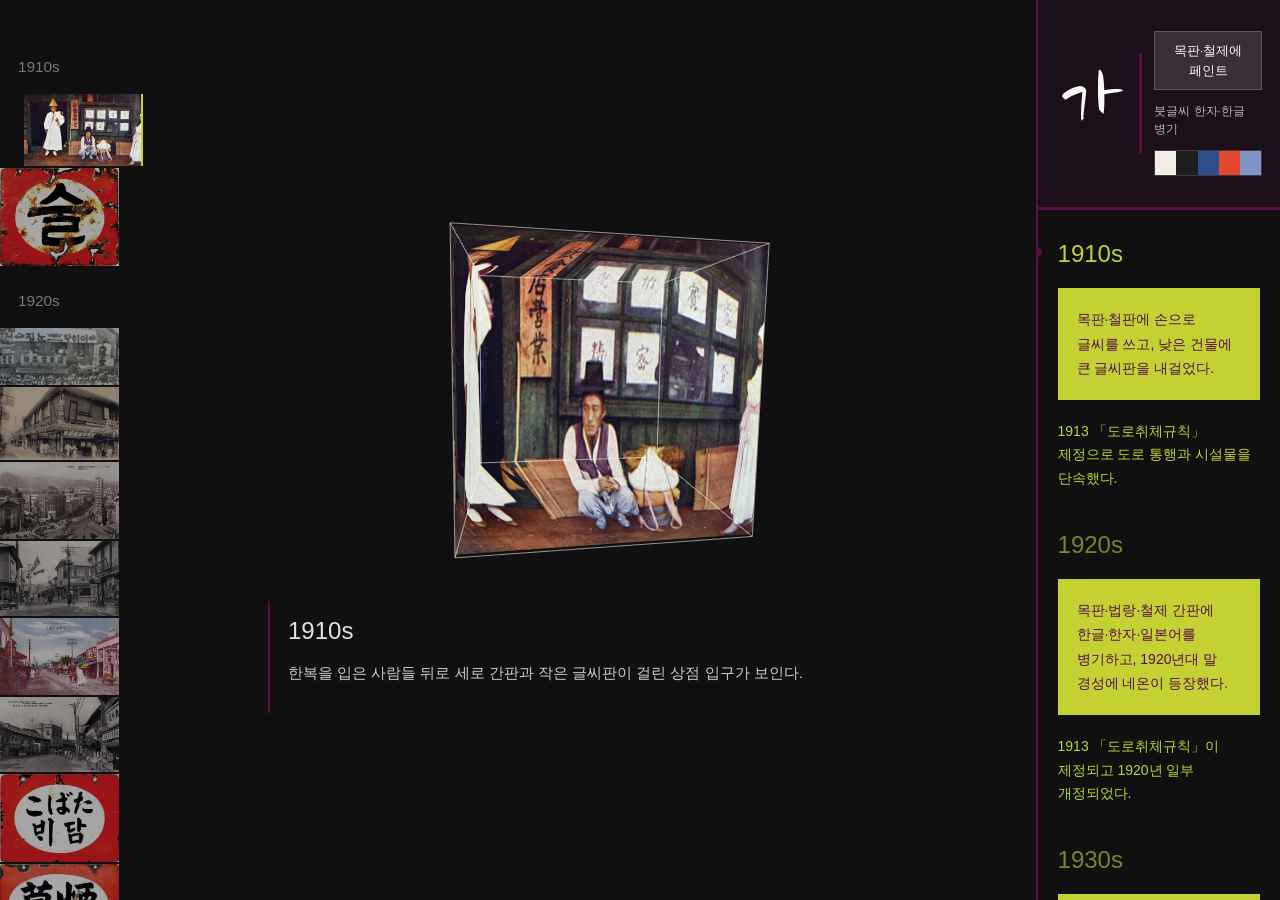
==== index.html @ 507b637d "Frame era descriptions and add PDF-based type palette header with scroll gutter" ====
<!doctype html>
<html lang="ko">
<head>
  <meta charset="utf-8">
  <meta name="viewport" content="width=device-width,initial-scale=1">
  <meta name="theme-color" content="#101010">
  <link rel="icon" href="data:,">
  <title>한국 간판 100년</title>
  <link rel="stylesheet" href="styles.css">
</head>
<body>
  <div id="model-layer"><canvas id="scene" aria-label="360도 XYZ 회전 및 확대 가능한 5면 공간 모델"></canvas></div>
  <nav id="archive" aria-label="연대순 사진"></nav>
  <main id="stage" aria-label="공간 사진">
    <div id="picture-frame">
      <img id="fallback" alt="" hidden>
      <svg id="debug-overlay" viewBox="0 0 1000 1000" preserveAspectRatio="none" hidden></svg>
    </div>
    <div id="caption" aria-live="polite"><p id="photo-year"></p><p id="photo-description"></p></div>
  </main>
  <div id="timeline-scroll-zone" aria-label="오른쪽 타임라인 스크롤 영역"></div>
  <aside id="timeline" aria-label="시대별 재질·서체·색상과 제도">
    <header id="era-specimen" aria-live="polite">
      <div id="specimen-glyph" aria-hidden="true">가</div>
      <div id="specimen-info"><p id="specimen-material"></p><p id="specimen-type"></p><div id="specimen-colors" aria-label="시대별 대표 색채"></div></div>
    </header>
    <div id="era-scroll"><div id="eras"></div></div>
  </aside>
  <dialog id="enlarged" aria-label="확대한 사진">
    <button id="back" type="button" aria-label="돌아가기"><span aria-hidden="true">-</span><span>돌아가기</span></button>
    <div id="zoom-surface"><img id="zoom-photo" alt=""></div>
  </dialog>
  <script id="archive-data" type="application/json">null</script>
  <script id="projection-data" type="application/json">null</script>
  <script type="module" src="app.js"></script>
</body>
</html>
---- styles.css ----
:root{--ink:#101010;--lime:#c3d132;--plum:#560e45;--paper:#fafafa;color-scheme:dark;font-family:Arial,"Noto Sans KR","Apple SD Gothic Neo","Malgun Gothic",sans-serif;font-weight:400;background:var(--ink);color:var(--paper)}
*{box-sizing:border-box}html{scroll-behavior:smooth}body{margin:0;background:var(--ink)}button{font:inherit;color:inherit;border:0;border-radius:0;cursor:pointer}button:focus-visible{outline:2px solid var(--lime);outline-offset:5px}button:disabled{cursor:default}[hidden]{display:none!important}
#archive{position:relative;width:9.3vw;min-height:100vh;padding:4vh 0 32vh;z-index:2} .era-group{margin:0 0 26px}.era-label{margin:22px 0 18px 1.4vw;font-size:clamp(11px,1.05vw,22px);font-weight:400;color:rgb(250 250 250 / .44)}
.photo-button{display:block;position:relative;padding:0;margin:0 0 2px;background:transparent;max-width:100%;transition:transform .24s ease,filter .24s ease;transform-origin:left center;filter:brightness(.65)}.photo-button img{display:block;width:auto;height:auto;max-width:100%}.photo-button:hover,.photo-button:focus-visible{transform:translateY(-5px);filter:brightness(1);z-index:3}.photo-button[aria-current="true"]{filter:brightness(1)}.photo-button[aria-current="true"]::after{content:"";position:absolute;right:0;top:0;bottom:0;width:2px;background:var(--lime)}
#stage{position:fixed;left:9.3%;right:19.1%;top:0;height:100dvh;display:flex;flex-direction:column;justify-content:center;align-items:center;gap:3vh;overflow:hidden}#picture-frame{position:relative;width:72%;max-height:66vh;flex:none;isolation:isolate}#scene,#fallback{display:block;width:100%;height:100%;object-fit:contain}#scene{touch-action:pan-y}#caption{width:72%;padding:0 0 0 2%;min-height:10vh;font-size:clamp(11px,.83vw,17px);line-height:1.85}#caption p{margin:0 0 12px}#photo-description{color:rgb(250 250 250 / .48)}#photo-year{color:rgb(250 250 250 / .9)}
#timeline{position:fixed;top:0;bottom:0;right:0;width:19.1%;border-left:2px solid var(--plum);padding:5vh 1.2vw;overflow:hidden}#eras{position:relative;transition:transform .5s ease}.era-event{position:relative;padding:0 0 5vh;opacity:.23;transition:opacity .4s}.era-event.active{opacity:1}.era-event h2{margin:0 0 3vh;color:var(--lime);font-weight:400;font-size:clamp(13px,1.35vw,28px)}.era-event p{font-size:clamp(11px,1.1vw,23px);line-height:1.7;margin:0;color:var(--lime);word-break:keep-all}.era-event.active::before{content:"";position:absolute;left:calc(-1.2vw - 6px);top:7px;width:10px;height:10px;background:var(--plum);border-radius:50%}
#enlarged{position:fixed;inset:0;margin:0;padding:0;width:100vw;max-width:none;height:100dvh;max-height:none;background:var(--ink);border:0;color:var(--paper);overflow:hidden}#enlarged::backdrop{background:var(--ink)}#back{position:absolute;z-index:2;top:24px;left:24px;background:rgb(16 16 16 / .85);padding:12px 18px;border:1px solid rgb(250 250 250 / .25)}#zoom-surface{height:100%;width:100%;display:flex;align-items:center;justify-content:center;overflow:hidden;touch-action:none;cursor:zoom-in}#zoom-photo{display:block;max-width:94vw;max-height:90dvh;width:auto;height:auto;object-fit:contain;transform-origin:center;will-change:transform;user-select:none;pointer-events:none}#zoom-surface.dragging{cursor:grabbing}body.modal-open{overflow:hidden}
#debug-overlay{position:absolute;inset:0;width:100%;height:100%;z-index:4;touch-action:none}#debug-overlay polygon{stroke:var(--lime);stroke-width:1.5;fill:rgb(195 209 50 / .06)}#debug-overlay circle{fill:var(--plum);stroke:var(--paper);stroke-width:2;cursor:move}#debug-panel{position:fixed;left:12vw;bottom:12px;z-index:7;background:rgb(16 16 16 / .94);border:1px solid var(--plum);padding:10px;font-size:12px;max-width:65vw}#debug-panel pre{max-height:140px;overflow:auto;margin:5px 0;white-space:pre-wrap}#debug-panel button{background:var(--plum);padding:7px 12px;margin-right:8px}#debug-panel select{background:var(--ink);color:var(--paper)}
@media(max-width:700px){#archive{width:16vw}.era-label{margin-left:2vw;font-size:10px}#stage{left:16%;right:22%;gap:2vh}#picture-frame,#caption{width:94%}#caption{font-size:11px;line-height:1.65}#timeline{width:22%;padding:5vh 2vw}.era-event{padding-bottom:4vh}.era-event h2{font-size:13px}.era-event p{font-size:10px}.era-event.active::before{left:calc(-2vw - 6px)}#back{top:12px;left:12px}#debug-panel{left:17vw;max-width:80vw}}
@media(prefers-reduced-motion:reduce){html{scroll-behavior:auto}*,*::before,*::after{transition:none!important}}

/* Independent photo timeline and 3D interaction surfaces. */
html,body{height:100%;overflow:hidden;overscroll-behavior:none}
#archive{position:fixed;inset:0 auto 0 0;width:calc(9.3vw + 24px);padding-right:24px;height:100dvh;min-height:0;overflow-y:auto;overflow-x:hidden;overscroll-behavior:contain;scrollbar-width:none;padding-bottom:44vh;scroll-behavior:smooth}
#archive::-webkit-scrollbar,#timeline::-webkit-scrollbar{display:none}
#stage{left:calc(9.3% + 24px)}
#picture-frame,#scene{touch-action:none}
#picture-frame{outline:0;border:0;cursor:grab}
#picture-frame.rotating{cursor:grabbing}
#timeline{overflow-y:auto;overscroll-behavior:contain;scrollbar-width:none}
#eras{transition:transform .5s ease}
.photo-button.scroll-selected,.photo-button[aria-current="true"]{transform:translateX(24px);filter:brightness(1)}
.photo-button.scroll-selected:hover,.photo-button[aria-current="true"]:hover{transform:translate(24px,-5px)}
@font-face{font-family:Pretendard;src:url('./assets/fonts/PretendardVariable.woff2') format('woff2');font-style:normal;font-weight:100 900;font-display:swap}
#back{display:inline-flex;align-items:center;gap:8px;background:transparent;border:0;outline:0;box-shadow:none;font-family:Pretendard,sans-serif;font-size:14pt;font-weight:400;letter-spacing:-.3px;color:#fafafa;padding:12px 0}
#back:focus-visible{text-decoration:none;opacity:.75}
@media(max-width:700px){#archive{width:calc(16vw + 24px)}#stage{left:calc(16% + 24px)}}

/* Full-viewport model behind all archive/caption UI; no central clipping. */
#model-layer{position:fixed;inset:0;z-index:0;touch-action:none;cursor:grab;outline:0}
#model-layer.rotating{cursor:grabbing}
#scene{position:absolute;inset:0;width:100%;height:100%;touch-action:none}
#stage{z-index:1;overflow:visible;pointer-events:none}
#picture-frame{pointer-events:none;isolation:auto;overflow:visible}
#caption{position:relative;z-index:2;pointer-events:auto}
#archive,#timeline{z-index:3}
#debug-overlay{pointer-events:auto}

.era-event .material-change{color:#560e45;margin:0 0 20px;line-height:1.7}

/* Opaque framed timeline and a dedicated scroll-only gutter. */
:root{--timeline-width:19.1vw}
#timeline{width:var(--timeline-width);padding:0;overflow:hidden;background:#101010;display:flex;flex-direction:column;border-left:2px solid #560e45}
#stage{right:var(--timeline-width)}
#era-specimen{flex:none;min-height:210px;display:grid;grid-template-columns:42% 1fr;align-items:center;gap:12px;padding:24px 18px;background:linear-gradient(rgb(86 14 69 / .16),rgb(86 14 69 / .16)),#101010;border-bottom:3px solid #560e45}
#specimen-glyph{font-family:Pretendard,sans-serif;font-size:clamp(92px,7vw,152px);line-height:1.1;text-align:center;border-right:3px solid #560e45;padding-right:12px;color:#fafafa}
@font-face{font-family:NanumBrush;src:url('./assets/fonts/NanumBrushScript-Regular.ttf') format('truetype');font-style:normal;font-weight:400;font-display:swap}
#specimen-glyph.brush{font-family:NanumBrush,serif;font-weight:400}
#specimen-glyph.gothic{font-family:Pretendard,sans-serif;font-weight:900;letter-spacing:-.07em}
#specimen-glyph.digital{font-family:Pretendard,sans-serif;font-weight:700;letter-spacing:-.025em}
#specimen-info{min-width:0}#specimen-info p{margin:0 0 12px;line-height:1.5;word-break:keep-all}
#specimen-material{font-size:13px;background:rgb(250 250 250 / .13);border:1px solid rgb(250 250 250 / .2);padding:9px 7px;text-align:center}
#specimen-type{font-size:12px;color:rgb(250 250 250 / .7)}
#specimen-colors{display:flex;width:100%;height:26px;border:1px solid rgb(250 250 250 / .18)}#specimen-colors span{display:block;flex:1;min-width:0}
#era-scroll{position:relative;min-height:0;flex:1;overflow-y:auto;overscroll-behavior:contain;scrollbar-width:none;padding:30px 20px 45vh}
#era-scroll::-webkit-scrollbar{display:none}#eras{transform:none!important;transition:none}
.era-event{opacity:1;padding-bottom:40px}.era-event h2{font-size:clamp(24px,1.65vw,34px);margin-bottom:20px}
.era-event:not(.active) h2{opacity:.6}.era-event p{font-size:clamp(14px,.94vw,18px)}
.era-event .material-change{background:#c3d132;color:#560e45;border:1px solid #c3d132;padding:18px;margin:0 0 20px;line-height:1.75}
.era-event .material-change,.era-event.active{opacity:1}.era-event.active::before{left:-26px}
#timeline-scroll-zone{position:fixed;top:0;bottom:0;z-index:3;touch-action:pan-y;cursor:ns-resize;background:transparent}
#photo-year{font-size:clamp(24px,1.55vw,32px);line-height:1.35}
#photo-description{font-size:15px;line-height:1.85;color:rgb(250 250 250 / .8)}
#archive .era-label{font-size:clamp(15px,1.2vw,25px)}
#back,#back:hover,#back:focus,#back:focus-visible{text-decoration:none}
@media(max-width:700px){
 :root{--timeline-width:26vw}
 #timeline{width:var(--timeline-width)}#stage{right:var(--timeline-width)}
 #era-specimen{min-height:190px;padding:12px 8px;grid-template-columns:1fr;gap:8px}
 #specimen-glyph{font-size:64px;border-right:0;border-bottom:2px solid #560e45;padding:0}
 #specimen-material{font-size:10px;padding:5px 3px}#specimen-type{font-size:10px}
 #specimen-info p{margin-bottom:7px}#specimen-colors{height:16px}
 #era-scroll{padding:18px 8px 40vh}.era-event h2{font-size:21px}.era-event p{font-size:12px}
 .era-event .material-change{padding:10px}.era-event.active::before{left:-14px}
 #photo-year{font-size:24px}#photo-description{font-size:14px}
 #archive .era-label{font-size:13px}
}
#caption{background:#101010;border-left:2px solid #560e45;padding:14px 18px}
#timeline-scroll-zone{touch-action:none}
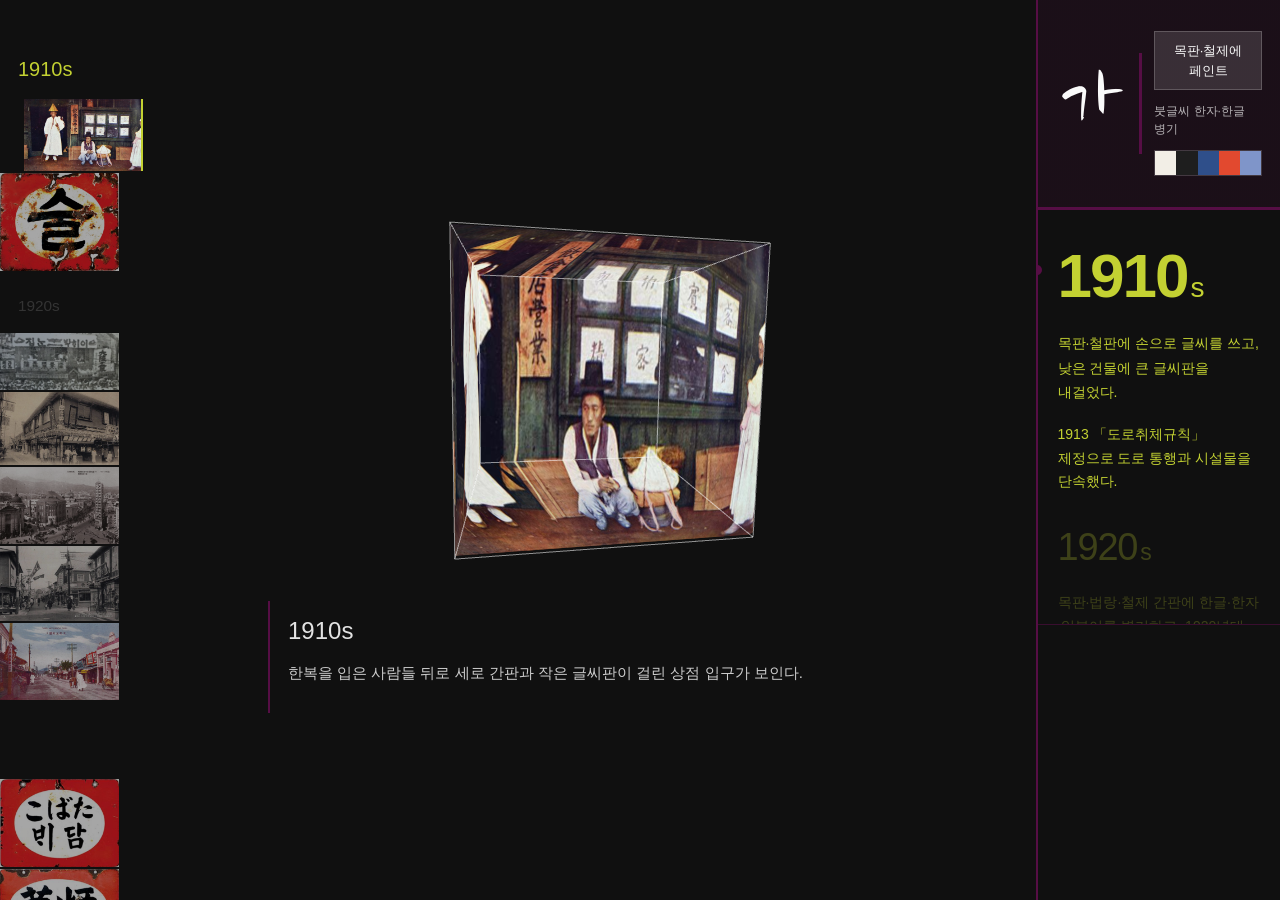
==== commit 7fa77fff: "Compact unboxed timeline with lower scroll region and active decade emphasis" ====
--- a/index.html
+++ b/index.html
@@ -25,6 +25,7 @@
       <div id="specimen-info"><p id="specimen-material"></p><p id="specimen-type"></p><div id="specimen-colors" aria-label="시대별 대표 색채"></div></div>
     </header>
     <div id="era-scroll"><div id="eras"></div></div>
+    <div id="timeline-bottom-scroll" aria-label="연표 전체 스크롤 영역" title="연표 전체 스크롤"></div>
   </aside>
   <dialog id="enlarged" aria-label="확대한 사진">
     <button id="back" type="button" aria-label="돌아가기"><span aria-hidden="true">-</span><span>돌아가기</span></button>
--- a/styles.css
+++ b/styles.css
@@ -77,3 +77,28 @@
 }
 #caption{background:#101010;border-left:2px solid #560e45;padding:14px 18px}
 #timeline-scroll-zone{touch-action:none}
+
+/* Compact unboxed chronology, with a separate lower scroll surface. */
+#era-scroll{flex:0 1 auto;height:min(46dvh,550px);min-height:140px;padding-bottom:55vh}
+#timeline-bottom-scroll{flex:1;min-height:64px;border-top:1px solid rgb(86 14 69 / .6);background:transparent;cursor:ns-resize;touch-action:none}
+.era-event{opacity:.25;transition:opacity .25s ease;padding-bottom:32px}
+.era-event.active{opacity:1}
+.era-event .material-change{background:transparent;border:0;padding:0;color:#c3d132;margin-bottom:18px}
+.era-event:not(.active) h2{opacity:1}
+.era-event h2{display:flex;align-items:baseline;gap:3px;line-height:1.15;margin-bottom:20px;font-weight:400}
+.era-number{font-size:38px;font-variant-numeric:tabular-nums;letter-spacing:-1.2px}
+.era-suffix{font-size:23px}
+.era-event.active .era-number{font-size:62px;font-weight:600;letter-spacing:-2px}
+.era-event.active .era-suffix{font-size:28px}
+.era-event.active::before{top:25px}
+#archive .era-group .era-label{opacity:.35}
+#archive .era-group.active-era .era-label{opacity:1;color:#c3d132;font-size:clamp(20px,1.5vw,30px)}
+@media(max-width:700px){
+ #era-scroll{height:44dvh;min-height:130px}
+ .era-number{font-size:24px}.era-suffix{font-size:14px}
+ .era-event.active .era-number{font-size:36px;letter-spacing:-1px}.era-event.active .era-suffix{font-size:17px}
+ .era-event.active::before{top:14px}
+ #archive .era-group.active-era .era-label{font-size:17px}
+}
+#era-scroll{padding-bottom:20px}
+#eras{padding-bottom:55vh}
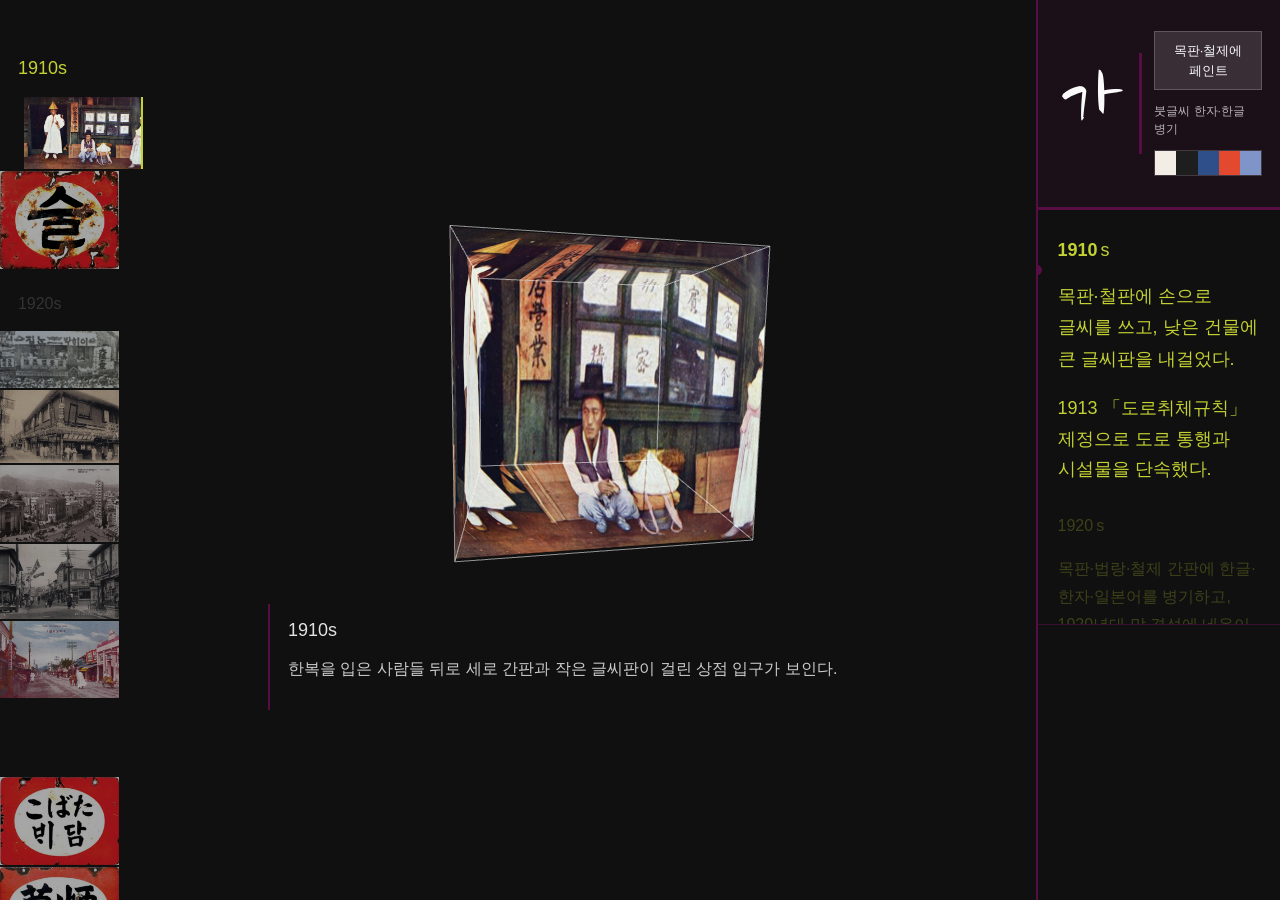
==== commit 55ed4a74: "Add ratio-preserving overload photo finale and structure scroll navigation" ====
--- a/index.html
+++ b/index.html
@@ -25,8 +25,14 @@
       <div id="specimen-info"><p id="specimen-material"></p><p id="specimen-type"></p><div id="specimen-colors" aria-label="시대별 대표 색채"></div></div>
     </header>
     <div id="era-scroll"><div id="eras"></div></div>
-    <div id="timeline-bottom-scroll" aria-label="연표 전체 스크롤 영역" title="연표 전체 스크롤"></div>
+    <div id="timeline-bottom-scroll" aria-label="사진과 시대 전체 구조 스크롤 영역" title="사진과 시대 전체 스크롤"></div>
   </aside>
+  <section id="ending-scene" aria-label="2020년대 정보 과부하 엔딩" hidden>
+    <img id="ending-intro" alt="상가 건물의 외벽을 채운 간판들" hidden>
+    <div id="ending-collage" aria-label="겹쳐 나타나는 간판 사진들"></div>
+    <p id="ending-message"></p>
+    <button id="ending-back" type="button">- 돌아가기</button>
+  </section>
   <dialog id="enlarged" aria-label="확대한 사진">
     <button id="back" type="button" aria-label="돌아가기"><span aria-hidden="true">-</span><span>돌아가기</span></button>
     <div id="zoom-surface"><img id="zoom-photo" alt=""></div>
--- a/styles.css
+++ b/styles.css
@@ -102,3 +102,24 @@
 }
 #era-scroll{padding-bottom:20px}
 #eras{padding-bottom:55vh}
+
+/* Final type scale: active era / its text 18px; all other captions 16px. */
+.era-event .era-number,.era-event .era-suffix,.era-event p{font-size:16px;letter-spacing:0}
+.era-event.active .era-number,.era-event.active .era-suffix,.era-event.active p{font-size:18px;letter-spacing:0}
+#photo-year{font-size:18px}#photo-description{font-size:16px}
+#archive .era-group .era-label{font-size:16px}#archive .era-group.active-era .era-label{font-size:18px}
+#timeline-bottom-scroll{cursor:ns-resize}
+#ending-scene{position:fixed;inset:0;z-index:10;background:#101010;overflow:hidden;isolation:isolate}
+#ending-intro{position:absolute;inset:0;width:100%;height:100%;object-fit:cover;opacity:0;transition:opacity 1.1s ease}
+#ending-scene[data-phase="intro"] #ending-intro{opacity:1}
+#ending-scene[data-phase="fade-out"] #ending-intro{opacity:0}
+#ending-collage{position:absolute;inset:0;overflow:hidden}
+#ending-collage img{position:absolute;display:block;object-fit:contain;opacity:0;transition:opacity 1s ease;max-width:none;box-shadow:0 0 0 1px rgb(16 16 16 / .2)}
+#ending-collage img.visible{opacity:1}
+#ending-message{position:absolute;left:8%;right:8%;bottom:4%;margin:0;text-align:center;font-family:Pretendard,sans-serif;font-size:18px;line-height:1.8;color:#fafafa;text-shadow:0 1px 8px #101010,0 1px 24px #101010;opacity:0;transition:opacity 1.2s ease;z-index:2}
+#ending-message.visible{opacity:1}
+#ending-back{position:absolute;top:24px;left:24px;z-index:3;background:transparent;border:0;outline:0;text-decoration:none;font-family:Pretendard,sans-serif;font-size:14pt;letter-spacing:-.3px;color:#fafafa;text-shadow:0 1px 8px #101010;padding:12px 0}
+body.ending-mode #model-layer,body.ending-mode #stage,body.ending-mode #archive,body.ending-mode #timeline,body.ending-mode #timeline-scroll-zone{visibility:hidden;pointer-events:none}
+@media(prefers-reduced-motion:reduce){#ending-scene *{transition:none!important}}
+#ending-scene::after{content:"";position:absolute;inset:72% 0 0;z-index:1;pointer-events:none;background:linear-gradient(transparent,rgb(16 16 16 / .8));opacity:0;transition:opacity 1s ease}
+#ending-scene[data-phase="collage"]::after{opacity:1}
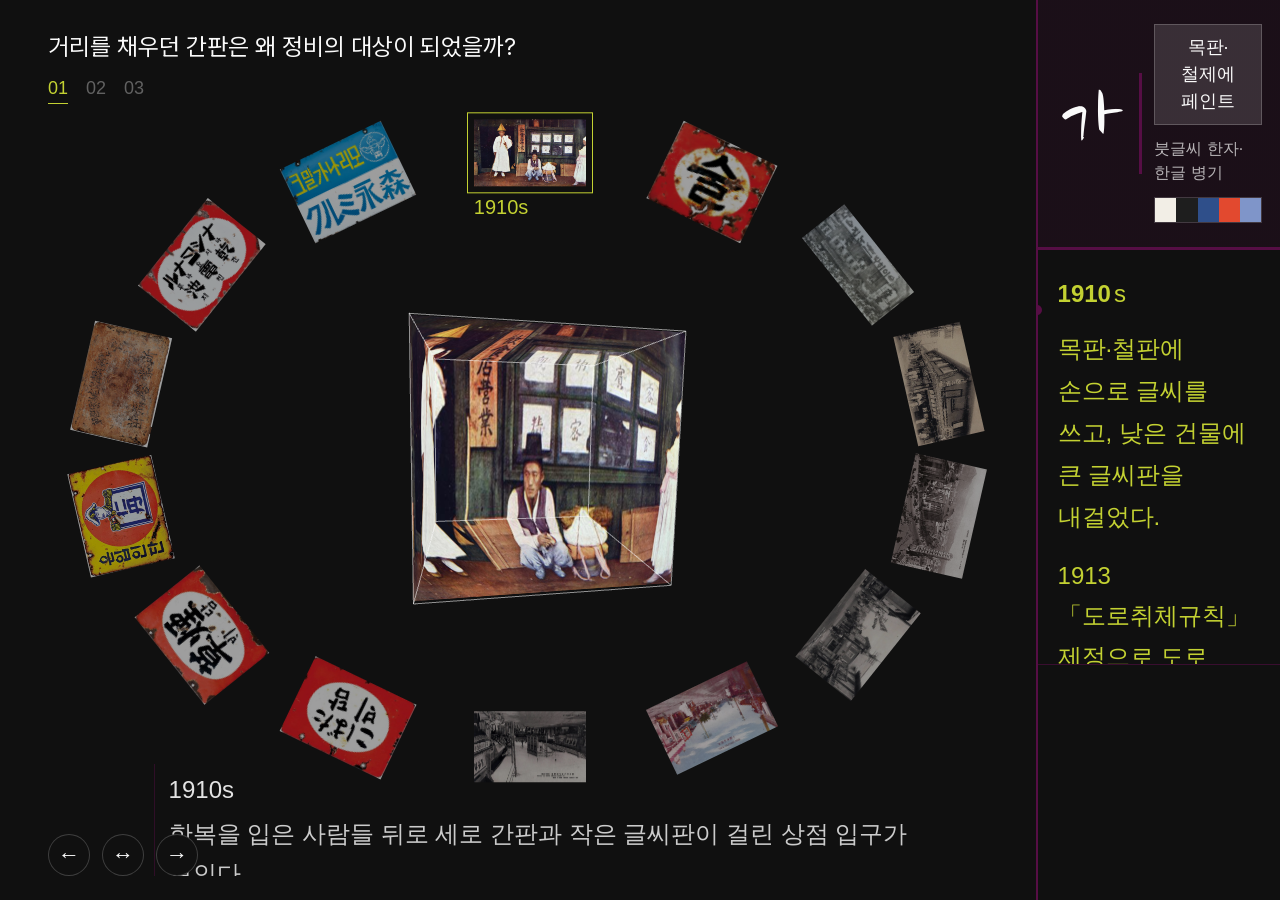
==== commit e6739b49: "Surround photo rooms with a draggable orbital timeline and interactive story finale" ====
--- a/index.html
+++ b/index.html
@@ -10,7 +10,21 @@
 </head>
 <body>
   <div id="model-layer"><canvas id="scene" aria-label="360도 XYZ 회전 및 확대 가능한 5면 공간 모델"></canvas></div>
-  <nav id="archive" aria-label="연대순 사진"></nav>
+  <header id="narrative-header">
+    <p id="narrative-title">거리를 채우던 간판은 왜 정비의 대상이 되었을까?</p>
+    <nav id="story-stages" aria-label="이야기 단계">
+      <button type="button" data-story="0" aria-label="거리를 채우던 간판은 왜 정비의 대상이 되었을까?" aria-current="step">01</button>
+      <button type="button" data-story="1" aria-label="간판 개선 사업을 했지만, 그 뒤에도 정보의 과부하는 끝나지 않았다">02</button>
+      <button type="button" data-story="2" aria-label="개선된 간판, 흩어진 정보">03</button>
+    </nav>
+  </header>
+  <nav id="archive" aria-label="모델을 둘러싼 연대순 사진 궤도"></nav>
+  <div id="orbit-controls" aria-label="사진 궤도 조작">
+    <button id="orbit-prev" type="button" aria-label="이전 사진">←</button>
+    <button id="orbit-drag" type="button" aria-label="좌우로 드래그하여 사진 궤도 회전">↔</button>
+    <button id="orbit-next" type="button" aria-label="다음 사진">→</button>
+  </div>
+  <button id="history-toggle" type="button" aria-expanded="false" aria-controls="timeline">연표</button>
   <main id="stage" aria-label="공간 사진">
     <div id="picture-frame">
       <img id="fallback" alt="" hidden>
@@ -31,6 +45,7 @@
     <img id="ending-intro" alt="상가 건물의 외벽을 채운 간판들" hidden>
     <div id="ending-collage" aria-label="겹쳐 나타나는 간판 사진들"></div>
     <p id="ending-message"></p>
+    <button id="ending-scatter" type="button">흩어 보기</button>
     <button id="ending-back" type="button">- 돌아가기</button>
   </section>
   <dialog id="enlarged" aria-label="확대한 사진">
--- a/styles.css
+++ b/styles.css
@@ -123,3 +123,71 @@
 @media(prefers-reduced-motion:reduce){#ending-scene *{transition:none!important}}
 #ending-scene::after{content:"";position:absolute;inset:72% 0 0;z-index:1;pointer-events:none;background:linear-gradient(transparent,rgb(16 16 16 / .8));opacity:0;transition:opacity 1s ease}
 #ending-scene[data-phase="collage"]::after{opacity:1}
+
+/* Current draft: larger reading type and an unfilled photo caption. */
+.era-event .era-number,.era-event .era-suffix,.era-event p{font-size:20px}
+.era-event.active .era-number,.era-event.active .era-suffix,.era-event.active p{font-size:24px}
+#photo-year{font-size:24px;font-weight:500}
+#photo-description{font-size:24px;line-height:1.65}
+#archive .era-group .era-label{font-size:20px}
+#archive .era-group.active-era .era-label{font-size:24px}
+#specimen-material{font-size:18px}#specimen-type{font-size:16px}
+#ending-message{font-size:24px}
+#back,#ending-back{font-size:20px}
+#caption{background:transparent;border-left:1px solid rgb(86 14 69 / .45);min-height:0;padding:10px 14px;box-shadow:none}
+#caption p{margin-bottom:8px}#caption p:last-child{margin-bottom:0}
+.era-event p,#caption p,#specimen-info p{overflow-wrap:anywhere}
+@media(max-width:700px){
+ :root{--timeline-width:36vw}
+ #caption{max-height:34dvh;overflow-y:auto;padding:8px 10px}
+ #specimen-material{font-size:16px}#specimen-type{font-size:14px}
+ #era-specimen{padding:10px 8px;gap:5px;min-height:180px}
+}
+
+/* An orbiting archive around a smaller, directly manipulated photo room. */
+#narrative-header{position:fixed;top:28px;left:48px;right:calc(var(--timeline-width) + 32px);z-index:4;pointer-events:none}
+#narrative-title{font-family:Pretendard,sans-serif;font-size:24px;line-height:1.6;margin:0 140px 8px 0;color:#fafafa}
+#story-stages{display:flex;gap:18px;pointer-events:auto}#story-stages button{background:none;padding:4px 0;color:rgb(250 250 250 / .35);font-size:18px;border-bottom:1px solid transparent}
+#story-stages button[aria-current]{color:#c3d132;border-bottom-color:#c3d132}
+#stage{left:24px;right:var(--timeline-width)}
+#archive{inset:0 var(--timeline-width) 0 24px;width:auto;height:100dvh;min-height:0;padding:0;overflow:visible;pointer-events:none;touch-action:none;z-index:2}
+#archive .era-group{display:contents}#archive .era-label{display:none}
+#archive .photo-button{position:absolute;margin:0;padding:0;max-width:none;pointer-events:auto;touch-action:none;cursor:grab;filter:brightness(.62);transform:translate(-50%,-50%) rotate(var(--tilt));transition:left .35s ease,top .35s ease,transform .25s ease,filter .2s ease;transform-origin:center}
+#archive .photo-button img{width:100%!important;height:100%;object-fit:contain;max-width:none;pointer-events:none;user-select:none}
+#archive .photo-button:hover,#archive .photo-button:focus-visible{filter:brightness(1);transform:translate(-50%,-50%) rotate(var(--tilt)) scale(1.13);z-index:4}
+#archive .photo-button[aria-current="true"]{filter:brightness(1);outline:1px solid #c3d132;outline-offset:6px;z-index:3}
+#archive .photo-button::after{display:none}#archive .photo-button::before{content:attr(data-year);position:absolute;left:0;top:calc(100% + 10px);font-size:20px;color:#c3d132;opacity:0;white-space:nowrap}
+#archive .photo-button[aria-current="true"]::before{opacity:1}
+body.orbit-dragging #archive .photo-button{transition:none;cursor:grabbing}
+#caption{position:fixed;bottom:24px;left:12vw;right:calc(var(--timeline-width) + 8vw);width:auto;max-height:112px;overflow:auto;z-index:3}
+#orbit-controls{position:fixed;bottom:156px;left:calc((100vw - var(--timeline-width))/2 - 74px);display:flex;gap:12px;z-index:4}
+#orbit-controls button{width:42px;height:42px;border:1px solid rgb(250 250 250 / .2);background:#101010;color:#fafafa;font-size:22px;border-radius:50%}
+#orbit-controls button:hover{border-color:#c3d132;color:#c3d132}#orbit-drag{touch-action:none;cursor:grab}
+#history-toggle{display:none}
+body.ending-mode #narrative-header,body.ending-mode #orbit-controls,body.ending-mode #history-toggle{visibility:hidden;pointer-events:none}
+#ending-intro{inset:12% 12% 18%;width:76%;height:70%;object-fit:contain}
+#ending-collage img{transition:opacity 1s ease,left .65s ease,top .65s ease,width .65s ease,height .65s ease;touch-action:none;cursor:grab;user-select:none}
+#ending-collage img:active{cursor:grabbing;transition:opacity .2s ease}
+#ending-message{top:43%;bottom:auto;left:28%;right:28%;font-size:24px;line-height:1.8}
+#ending-scene[data-layout="scattered"] #ending-message{top:auto;bottom:7%;left:10%;right:10%}
+#ending-scatter{position:absolute;bottom:24px;left:50%;transform:translateX(-50%);z-index:3;padding:10px 22px;background:#c3d132;color:#101010;font-family:Pretendard,sans-serif;font-size:20px;border:0}
+#ending-scene:not([data-phase="collage"]) #ending-scatter{visibility:hidden}
+@media(max-width:900px){
+ #timeline{display:none;width:min(88vw,380px);z-index:7}body.history-open #timeline{display:flex}
+ #timeline-scroll-zone{display:none}#stage{left:16px;right:16px}
+ #archive{inset:0 12px 0;height:100dvh;width:auto}
+ #narrative-header{left:20px;right:20px;top:20px}#narrative-title{font-size:24px;margin-right:60px;line-height:1.45}
+ #story-stages button{font-size:18px}#history-toggle{display:block;position:fixed;right:16px;top:20px;z-index:8;font-size:18px;padding:5px;background:#101010;color:#c3d132}
+ #caption{left:24px;right:24px;bottom:16px;max-height:112px;font-size:24px}
+ #orbit-controls{left:calc(50% - 75px);bottom:144px}
+ #archive .photo-button::before{font-size:16px}
+ #ending-message{font-size:24px;left:22%;right:22%;top:38%}
+ #ending-intro{inset:15% 6% 22%;width:88%;height:63%}
+}
+@media(prefers-reduced-motion:reduce){#archive .photo-button,#ending-collage img{transition:none!important}}
+
+#archive{z-index:4}
+#orbit-controls{left:48px;bottom:24px;z-index:5}
+#narrative-header{z-index:5}
+@media(max-width:900px){#orbit-controls{left:calc(50% - 75px);bottom:144px}}
+#ending-collage{z-index:0;isolation:isolate}
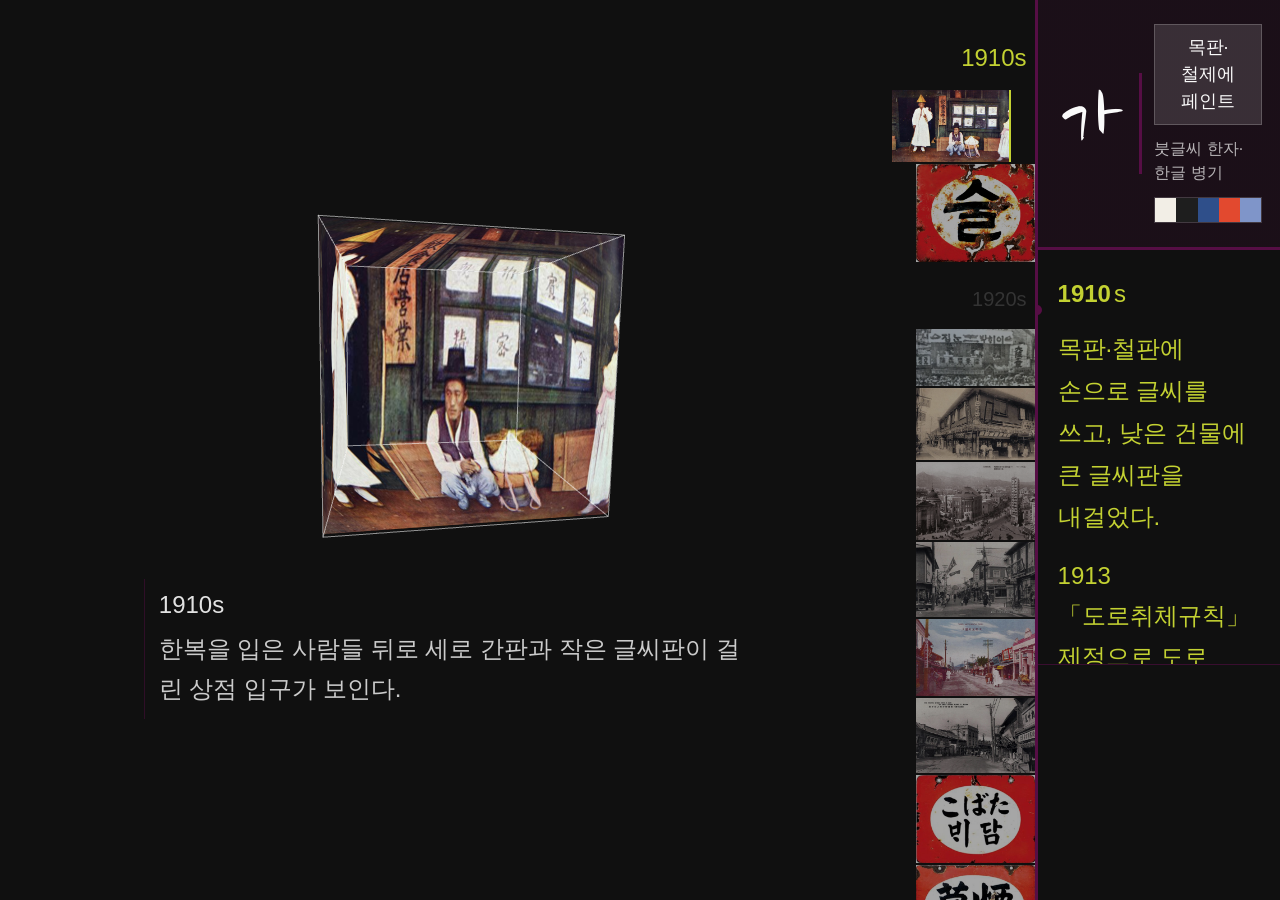
==== commit 4c4e8c2f: "Discard orbital concept and attach linear photo timeline to right panel" ====
--- a/index.html
+++ b/index.html
@@ -10,21 +10,7 @@
 </head>
 <body>
   <div id="model-layer"><canvas id="scene" aria-label="360도 XYZ 회전 및 확대 가능한 5면 공간 모델"></canvas></div>
-  <header id="narrative-header">
-    <p id="narrative-title">거리를 채우던 간판은 왜 정비의 대상이 되었을까?</p>
-    <nav id="story-stages" aria-label="이야기 단계">
-      <button type="button" data-story="0" aria-label="거리를 채우던 간판은 왜 정비의 대상이 되었을까?" aria-current="step">01</button>
-      <button type="button" data-story="1" aria-label="간판 개선 사업을 했지만, 그 뒤에도 정보의 과부하는 끝나지 않았다">02</button>
-      <button type="button" data-story="2" aria-label="개선된 간판, 흩어진 정보">03</button>
-    </nav>
-  </header>
-  <nav id="archive" aria-label="모델을 둘러싼 연대순 사진 궤도"></nav>
-  <div id="orbit-controls" aria-label="사진 궤도 조작">
-    <button id="orbit-prev" type="button" aria-label="이전 사진">←</button>
-    <button id="orbit-drag" type="button" aria-label="좌우로 드래그하여 사진 궤도 회전">↔</button>
-    <button id="orbit-next" type="button" aria-label="다음 사진">→</button>
-  </div>
-  <button id="history-toggle" type="button" aria-expanded="false" aria-controls="timeline">연표</button>
+  <nav id="archive" aria-label="연대순 사진"></nav>
   <main id="stage" aria-label="공간 사진">
     <div id="picture-frame">
       <img id="fallback" alt="" hidden>
@@ -45,7 +31,6 @@
     <img id="ending-intro" alt="상가 건물의 외벽을 채운 간판들" hidden>
     <div id="ending-collage" aria-label="겹쳐 나타나는 간판 사진들"></div>
     <p id="ending-message"></p>
-    <button id="ending-scatter" type="button">흩어 보기</button>
     <button id="ending-back" type="button">- 돌아가기</button>
   </section>
   <dialog id="enlarged" aria-label="확대한 사진">
--- a/styles.css
+++ b/styles.css
@@ -144,50 +144,19 @@
  #era-specimen{padding:10px 8px;gap:5px;min-height:180px}
 }
 
-/* An orbiting archive around a smaller, directly manipulated photo room. */
-#narrative-header{position:fixed;top:28px;left:48px;right:calc(var(--timeline-width) + 32px);z-index:4;pointer-events:none}
-#narrative-title{font-family:Pretendard,sans-serif;font-size:24px;line-height:1.6;margin:0 140px 8px 0;color:#fafafa}
-#story-stages{display:flex;gap:18px;pointer-events:auto}#story-stages button{background:none;padding:4px 0;color:rgb(250 250 250 / .35);font-size:18px;border-bottom:1px solid transparent}
-#story-stages button[aria-current]{color:#c3d132;border-bottom-color:#c3d132}
-#stage{left:24px;right:var(--timeline-width)}
-#archive{inset:0 var(--timeline-width) 0 24px;width:auto;height:100dvh;min-height:0;padding:0;overflow:visible;pointer-events:none;touch-action:none;z-index:2}
-#archive .era-group{display:contents}#archive .era-label{display:none}
-#archive .photo-button{position:absolute;margin:0;padding:0;max-width:none;pointer-events:auto;touch-action:none;cursor:grab;filter:brightness(.62);transform:translate(-50%,-50%) rotate(var(--tilt));transition:left .35s ease,top .35s ease,transform .25s ease,filter .2s ease;transform-origin:center}
-#archive .photo-button img{width:100%!important;height:100%;object-fit:contain;max-width:none;pointer-events:none;user-select:none}
-#archive .photo-button:hover,#archive .photo-button:focus-visible{filter:brightness(1);transform:translate(-50%,-50%) rotate(var(--tilt)) scale(1.13);z-index:4}
-#archive .photo-button[aria-current="true"]{filter:brightness(1);outline:1px solid #c3d132;outline-offset:6px;z-index:3}
-#archive .photo-button::after{display:none}#archive .photo-button::before{content:attr(data-year);position:absolute;left:0;top:calc(100% + 10px);font-size:20px;color:#c3d132;opacity:0;white-space:nowrap}
-#archive .photo-button[aria-current="true"]::before{opacity:1}
-body.orbit-dragging #archive .photo-button{transition:none;cursor:grabbing}
-#caption{position:fixed;bottom:24px;left:12vw;right:calc(var(--timeline-width) + 8vw);width:auto;max-height:112px;overflow:auto;z-index:3}
-#orbit-controls{position:fixed;bottom:156px;left:calc((100vw - var(--timeline-width))/2 - 74px);display:flex;gap:12px;z-index:4}
-#orbit-controls button{width:42px;height:42px;border:1px solid rgb(250 250 250 / .2);background:#101010;color:#fafafa;font-size:22px;border-radius:50%}
-#orbit-controls button:hover{border-color:#c3d132;color:#c3d132}#orbit-drag{touch-action:none;cursor:grab}
-#history-toggle{display:none}
-body.ending-mode #narrative-header,body.ending-mode #orbit-controls,body.ending-mode #history-toggle{visibility:hidden;pointer-events:none}
-#ending-intro{inset:12% 12% 18%;width:76%;height:70%;object-fit:contain}
-#ending-collage img{transition:opacity 1s ease,left .65s ease,top .65s ease,width .65s ease,height .65s ease;touch-action:none;cursor:grab;user-select:none}
-#ending-collage img:active{cursor:grabbing;transition:opacity .2s ease}
-#ending-message{top:43%;bottom:auto;left:28%;right:28%;font-size:24px;line-height:1.8}
-#ending-scene[data-layout="scattered"] #ending-message{top:auto;bottom:7%;left:10%;right:10%}
-#ending-scatter{position:absolute;bottom:24px;left:50%;transform:translateX(-50%);z-index:3;padding:10px 22px;background:#c3d132;color:#101010;font-family:Pretendard,sans-serif;font-size:20px;border:0}
-#ending-scene:not([data-phase="collage"]) #ending-scatter{visibility:hidden}
-@media(max-width:900px){
- #timeline{display:none;width:min(88vw,380px);z-index:7}body.history-open #timeline{display:flex}
- #timeline-scroll-zone{display:none}#stage{left:16px;right:16px}
- #archive{inset:0 12px 0;height:100dvh;width:auto}
- #narrative-header{left:20px;right:20px;top:20px}#narrative-title{font-size:24px;margin-right:60px;line-height:1.45}
- #story-stages button{font-size:18px}#history-toggle{display:block;position:fixed;right:16px;top:20px;z-index:8;font-size:18px;padding:5px;background:#101010;color:#c3d132}
- #caption{left:24px;right:24px;bottom:16px;max-height:112px;font-size:24px}
- #orbit-controls{left:calc(50% - 75px);bottom:144px}
- #archive .photo-button::before{font-size:16px}
- #ending-message{font-size:24px;left:22%;right:22%;top:38%}
- #ending-intro{inset:15% 6% 22%;width:88%;height:63%}
+/* Straight photo archive attached to the right panel's outside border. */
+:root{--photo-rail-width:144px}
+#archive{left:auto;right:var(--timeline-width);width:var(--photo-rail-width);height:100dvh;padding:22px 0 44vh 24px;border-right:1px solid #560e45;z-index:4;background:transparent}
+#archive .photo-button{margin-left:auto;margin-right:0}
+#archive .era-label{margin-left:0;margin-right:8px;text-align:right}
+#archive .photo-button.scroll-selected,#archive .photo-button[aria-current="true"]{transform:translateX(-24px)}
+#archive .photo-button.scroll-selected:hover,#archive .photo-button[aria-current="true"]:hover{transform:translate(-24px,-5px)}
+#stage{left:24px;right:calc(var(--timeline-width) + var(--photo-rail-width) + 12px)}
+@media(max-width:700px){
+ :root{--photo-rail-width:80px}
+ #archive{left:auto;right:var(--timeline-width);width:var(--photo-rail-width);padding-left:12px}
+ #stage{left:12px;right:calc(var(--timeline-width) + var(--photo-rail-width) + 8px)}
+ #archive .photo-button.scroll-selected,#archive .photo-button[aria-current="true"]{transform:translateX(-12px)}
+ #archive .photo-button.scroll-selected:hover,#archive .photo-button[aria-current="true"]:hover{transform:translate(-12px,-5px)}
+ #archive .era-label{font-size:18px!important;letter-spacing:-.8px;margin-right:2px}
 }
-@media(prefers-reduced-motion:reduce){#archive .photo-button,#ending-collage img{transition:none!important}}
-
-#archive{z-index:4}
-#orbit-controls{left:48px;bottom:24px;z-index:5}
-#narrative-header{z-index:5}
-@media(max-width:900px){#orbit-controls{left:calc(50% - 75px);bottom:144px}}
-#ending-collage{z-index:0;isolation:isolate}
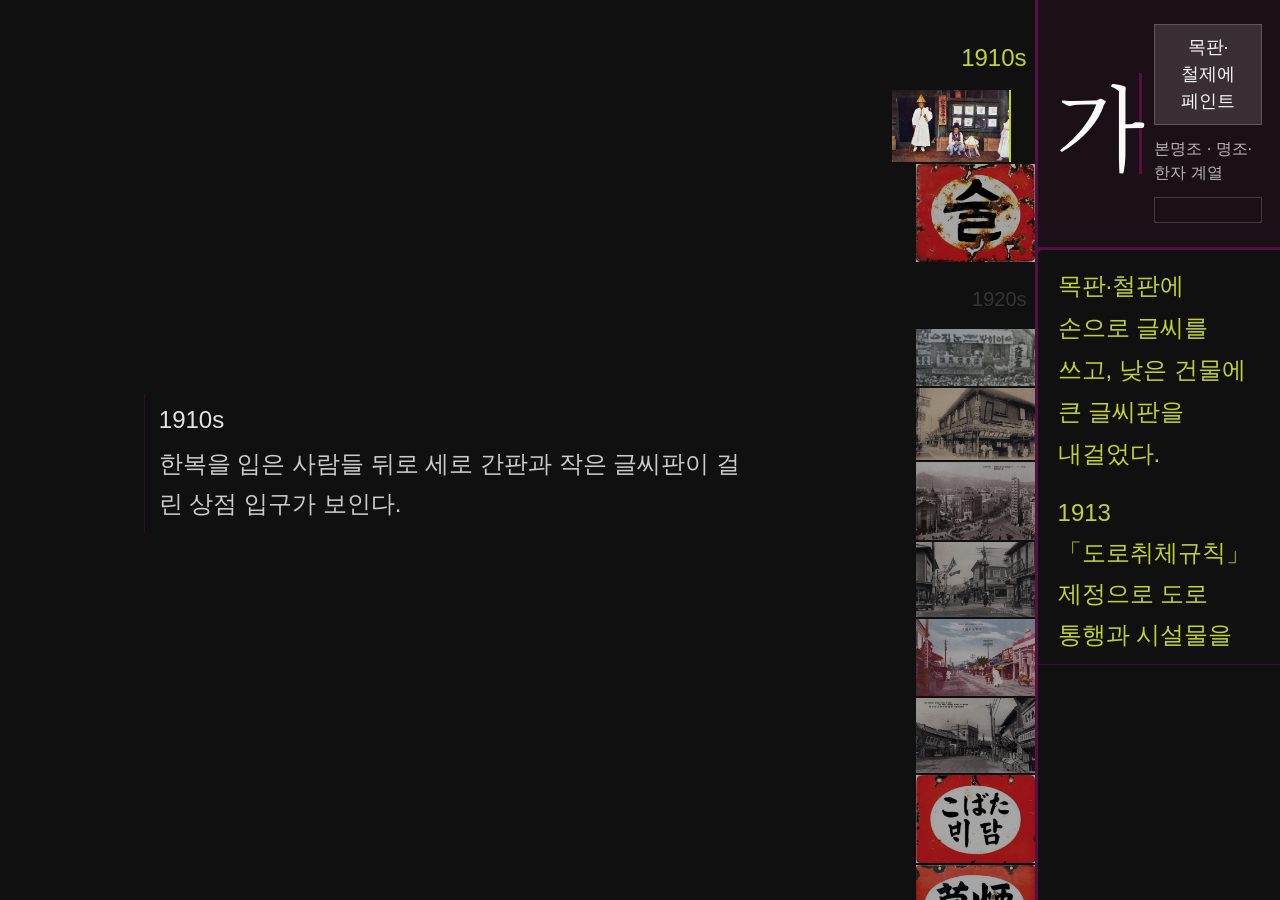
==== commit 7d1d3112: "Add distinct era typefaces and a scroll-revealed final environment question" ====
--- a/index.html
+++ b/index.html
@@ -31,6 +31,10 @@
     <img id="ending-intro" alt="상가 건물의 외벽을 채운 간판들" hidden>
     <div id="ending-collage" aria-label="겹쳐 나타나는 간판 사진들"></div>
     <p id="ending-message"></p>
+    <div id="ending-question-panel" aria-label="간판 개선 사업에 대한 질문" aria-live="polite" hidden>
+      <p id="ending-question"><span class="question-lead">간판 개선 사업은 사업의 목적 중</span>거리의 시각적 <strong>환경</strong>을 실제로 개선했는가?</p>
+      <button id="ending-home" type="button" aria-label="메인 화면으로 이동">↑</button>
+    </div>
     <button id="ending-back" type="button">- 돌아가기</button>
   </section>
   <dialog id="enlarged" aria-label="확대한 사진">
--- a/styles.css
+++ b/styles.css
@@ -160,3 +160,42 @@
  #archive .photo-button.scroll-selected:hover,#archive .photo-button[aria-current="true"]:hover{transform:translate(-12px,-5px)}
  #archive .era-label{font-size:18px!important;letter-spacing:-.8px;margin-right:2px}
 }
+
+/* Actual per-era font assets; paragraphs retain the readable body face. */
+@font-face{font-family:Era1910;src:url('./assets/fonts/Era1910Specimen.otf') format('opentype');font-weight:400;font-style:normal;font-display:swap}
+#specimen-glyph.era-1910,.era-event[data-year="1910"] h2{font-family:Era1910,serif;font-weight:400}
+@font-face{font-family:Era1920;src:url('./assets/fonts/NanumMyeongjo-Regular.ttf') format('truetype');font-weight:400;font-style:normal;font-display:swap}
+#specimen-glyph.era-1920,.era-event[data-year="1920"] h2{font-family:Era1920,serif;font-weight:400}
+@font-face{font-family:Era1930;src:url('./assets/fonts/NanumBrushScript-Regular.ttf') format('truetype');font-weight:400;font-style:normal;font-display:swap}
+#specimen-glyph.era-1930,.era-event[data-year="1930"] h2{font-family:Era1930,serif;font-weight:400}
+@font-face{font-family:Era1950;src:url('./assets/fonts/NanumPenScript-Regular.ttf') format('truetype');font-weight:400;font-style:normal;font-display:swap}
+#specimen-glyph.era-1950,.era-event[data-year="1950"] h2{font-family:Era1950,serif;font-weight:400}
+@font-face{font-family:Era1960;src:url('./assets/fonts/BMYEONSUNG_ttf.ttf') format('truetype');font-weight:400;font-style:normal;font-display:swap}
+#specimen-glyph.era-1960,.era-event[data-year="1960"] h2{font-family:Era1960,serif;font-weight:400}
+@font-face{font-family:Era1970;src:url('./assets/fonts/BMHANNA_11yrs_ttf.ttf') format('truetype');font-weight:400;font-style:normal;font-display:swap}
+#specimen-glyph.era-1970,.era-event[data-year="1970"] h2{font-family:Era1970,serif;font-weight:400}
+@font-face{font-family:Era1980;src:url('./assets/fonts/BMJUA_ttf.ttf') format('truetype');font-weight:400;font-style:normal;font-display:swap}
+#specimen-glyph.era-1980,.era-event[data-year="1980"] h2{font-family:Era1980,serif;font-weight:400}
+@font-face{font-family:Era1990;src:url('./assets/fonts/BMDOHYEON_ttf.ttf') format('truetype');font-weight:400;font-style:normal;font-display:swap}
+#specimen-glyph.era-1990,.era-event[data-year="1990"] h2{font-family:Era1990,serif;font-weight:400}
+@font-face{font-family:Era2000;src:url('./assets/fonts/BMHANNAAir_ttf.ttf') format('truetype');font-weight:400;font-style:normal;font-display:swap}
+#specimen-glyph.era-2000,.era-event[data-year="2000"] h2{font-family:Era2000,serif;font-weight:400}
+@font-face{font-family:Era2010;src:url('./assets/fonts/BMEULJIROTTF.ttf') format('truetype');font-weight:400;font-style:normal;font-display:swap}
+#specimen-glyph.era-2010,.era-event[data-year="2010"] h2{font-family:Era2010,serif;font-weight:400}
+@font-face{font-family:Era2020;src:url('./assets/fonts/BMEuljiro10yearslater.ttf') format('truetype');font-weight:400;font-style:normal;font-display:swap}
+#specimen-glyph.era-2020,.era-event[data-year="2020"] h2{font-family:Era2020,serif;font-weight:400}
+
+#ending-question-panel{position:absolute;inset:0;z-index:4;display:flex;align-items:center;justify-content:center;flex-direction:column;padding:7vw;opacity:0;pointer-events:none;transition:opacity .65s ease}
+#ending-question{font-family:Pretendard,sans-serif;color:#fafafa;font-size:clamp(28px,2.4vw,44px);line-height:1.65;text-align:center;margin:0;word-break:keep-all;max-width:1100px}
+#ending-question .question-lead{display:block;font-size:24px;font-weight:400;margin-bottom:12px;color:rgb(250 250 250 / .8)}
+#ending-question strong{font-weight:750;color:#c3d132}
+#ending-home{display:block;margin-top:30px;background:transparent;color:#fafafa;padding:10px 22px;font-size:40px;line-height:1;border:0;outline:0}
+#ending-home:hover,#ending-home:focus-visible{color:#c3d132;transform:translateY(-3px)}
+#ending-scene.question-mode #ending-question-panel{opacity:1;pointer-events:auto}
+#ending-collage{transition:opacity .65s ease}
+#ending-scene.question-mode #ending-collage{opacity:.25}
+#ending-scene.question-mode #ending-message{opacity:0;pointer-events:none}
+#ending-scene.question-mode::after{opacity:0}
+#ending-scene.question-mode #ending-back{z-index:5}
+#ending-scene{touch-action:none}
+@media(max-width:700px){#ending-question{font-size:28px;line-height:1.6}#ending-question .question-lead{font-size:20px}#ending-question-panel{padding:24px}}
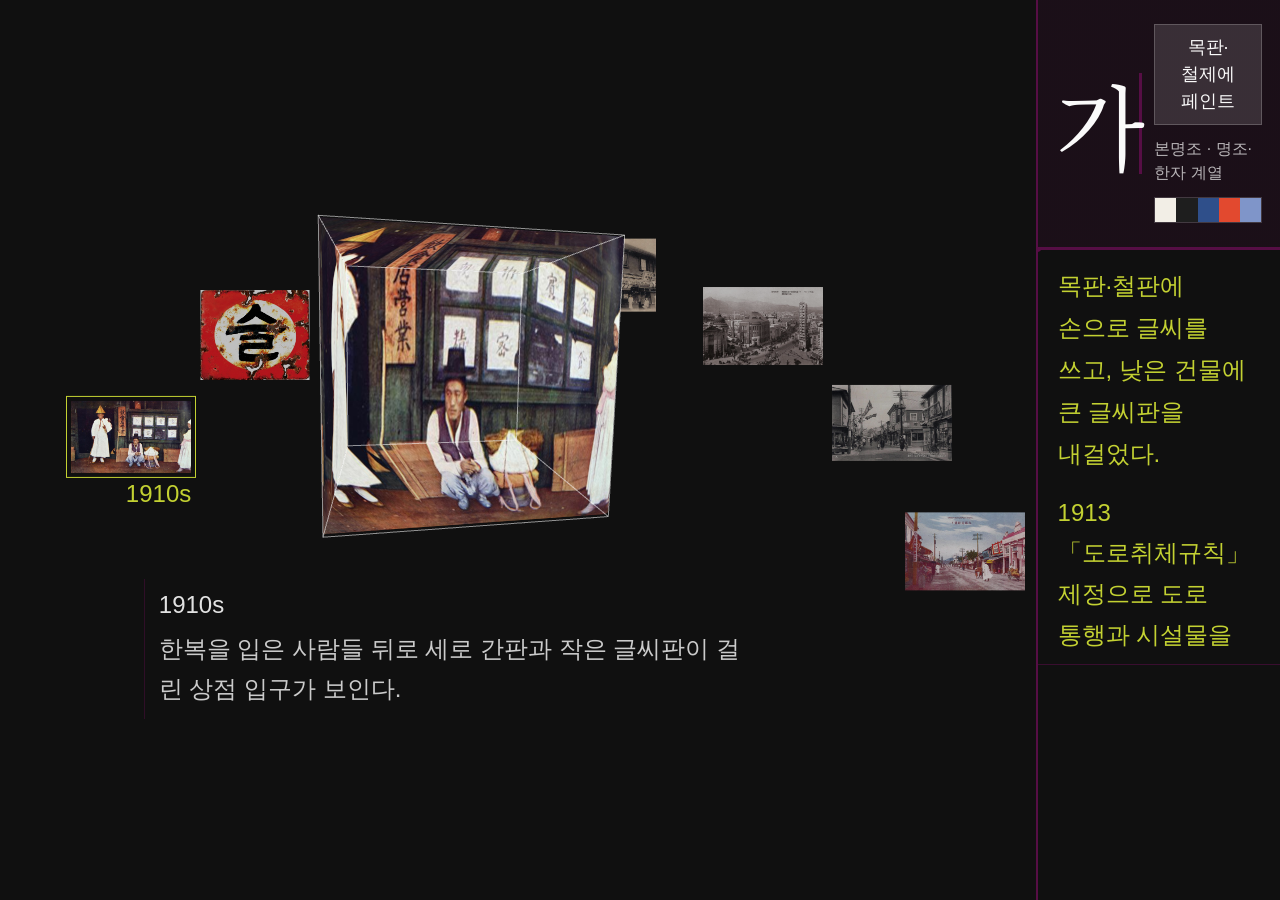
==== commit 0f0a2a15: "Restore year typography and animate photo timeline along a semicircle behind the model" ====
--- a/index.html
+++ b/index.html
@@ -10,7 +10,8 @@
 </head>
 <body>
   <div id="model-layer"><canvas id="scene" aria-label="360도 XYZ 회전 및 확대 가능한 5면 공간 모델"></canvas></div>
-  <nav id="archive" aria-label="연대순 사진"></nav>
+  <div id="model-interaction" aria-label="모델 회전과 확대 영역"></div>
+  <nav id="archive" aria-label="스크롤에 따라 오른쪽에서 왼쪽으로 이동하는 반원 사진 타임라인"><svg id="archive-arc" aria-hidden="true"><path id="archive-arc-track" fill="none" stroke="transparent" stroke-width="120"/></svg></nav>
   <main id="stage" aria-label="공간 사진">
     <div id="picture-frame">
       <img id="fallback" alt="" hidden>
--- a/styles.css
+++ b/styles.css
@@ -163,27 +163,27 @@
 
 /* Actual per-era font assets; paragraphs retain the readable body face. */
 @font-face{font-family:Era1910;src:url('./assets/fonts/Era1910Specimen.otf') format('opentype');font-weight:400;font-style:normal;font-display:swap}
-#specimen-glyph.era-1910,.era-event[data-year="1910"] h2{font-family:Era1910,serif;font-weight:400}
+#specimen-glyph.era-1910{font-family:Era1910,serif;font-weight:400}
 @font-face{font-family:Era1920;src:url('./assets/fonts/NanumMyeongjo-Regular.ttf') format('truetype');font-weight:400;font-style:normal;font-display:swap}
-#specimen-glyph.era-1920,.era-event[data-year="1920"] h2{font-family:Era1920,serif;font-weight:400}
+#specimen-glyph.era-1920{font-family:Era1920,serif;font-weight:400}
 @font-face{font-family:Era1930;src:url('./assets/fonts/NanumBrushScript-Regular.ttf') format('truetype');font-weight:400;font-style:normal;font-display:swap}
-#specimen-glyph.era-1930,.era-event[data-year="1930"] h2{font-family:Era1930,serif;font-weight:400}
+#specimen-glyph.era-1930{font-family:Era1930,serif;font-weight:400}
 @font-face{font-family:Era1950;src:url('./assets/fonts/NanumPenScript-Regular.ttf') format('truetype');font-weight:400;font-style:normal;font-display:swap}
-#specimen-glyph.era-1950,.era-event[data-year="1950"] h2{font-family:Era1950,serif;font-weight:400}
+#specimen-glyph.era-1950{font-family:Era1950,serif;font-weight:400}
 @font-face{font-family:Era1960;src:url('./assets/fonts/BMYEONSUNG_ttf.ttf') format('truetype');font-weight:400;font-style:normal;font-display:swap}
-#specimen-glyph.era-1960,.era-event[data-year="1960"] h2{font-family:Era1960,serif;font-weight:400}
+#specimen-glyph.era-1960{font-family:Era1960,serif;font-weight:400}
 @font-face{font-family:Era1970;src:url('./assets/fonts/BMHANNA_11yrs_ttf.ttf') format('truetype');font-weight:400;font-style:normal;font-display:swap}
-#specimen-glyph.era-1970,.era-event[data-year="1970"] h2{font-family:Era1970,serif;font-weight:400}
+#specimen-glyph.era-1970{font-family:Era1970,serif;font-weight:400}
 @font-face{font-family:Era1980;src:url('./assets/fonts/BMJUA_ttf.ttf') format('truetype');font-weight:400;font-style:normal;font-display:swap}
-#specimen-glyph.era-1980,.era-event[data-year="1980"] h2{font-family:Era1980,serif;font-weight:400}
+#specimen-glyph.era-1980{font-family:Era1980,serif;font-weight:400}
 @font-face{font-family:Era1990;src:url('./assets/fonts/BMDOHYEON_ttf.ttf') format('truetype');font-weight:400;font-style:normal;font-display:swap}
-#specimen-glyph.era-1990,.era-event[data-year="1990"] h2{font-family:Era1990,serif;font-weight:400}
+#specimen-glyph.era-1990{font-family:Era1990,serif;font-weight:400}
 @font-face{font-family:Era2000;src:url('./assets/fonts/BMHANNAAir_ttf.ttf') format('truetype');font-weight:400;font-style:normal;font-display:swap}
-#specimen-glyph.era-2000,.era-event[data-year="2000"] h2{font-family:Era2000,serif;font-weight:400}
+#specimen-glyph.era-2000{font-family:Era2000,serif;font-weight:400}
 @font-face{font-family:Era2010;src:url('./assets/fonts/BMEULJIROTTF.ttf') format('truetype');font-weight:400;font-style:normal;font-display:swap}
-#specimen-glyph.era-2010,.era-event[data-year="2010"] h2{font-family:Era2010,serif;font-weight:400}
+#specimen-glyph.era-2010{font-family:Era2010,serif;font-weight:400}
 @font-face{font-family:Era2020;src:url('./assets/fonts/BMEuljiro10yearslater.ttf') format('truetype');font-weight:400;font-style:normal;font-display:swap}
-#specimen-glyph.era-2020,.era-event[data-year="2020"] h2{font-family:Era2020,serif;font-weight:400}
+#specimen-glyph.era-2020{font-family:Era2020,serif;font-weight:400}
 
 #ending-question-panel{position:absolute;inset:0;z-index:4;display:flex;align-items:center;justify-content:center;flex-direction:column;padding:7vw;opacity:0;pointer-events:none;transition:opacity .65s ease}
 #ending-question{font-family:Pretendard,sans-serif;color:#fafafa;font-size:clamp(28px,2.4vw,44px);line-height:1.65;text-align:center;margin:0;word-break:keep-all;max-width:1100px}
@@ -199,3 +199,25 @@
 #ending-scene.question-mode #ending-back{z-index:5}
 #ending-scene{touch-action:none}
 @media(max-width:700px){#ending-question{font-size:28px;line-height:1.6}#ending-question .question-lead{font-size:20px}#ending-question-panel{padding:24px}}
+
+/* Year typography stays unchanged; period fonts belong to the specimen only. */
+.era-event h2,.era-number,.era-suffix,#archive .era-label{font-family:Arial,"Noto Sans KR","Apple SD Gothic Neo","Malgun Gothic",sans-serif}
+#archive{position:fixed;inset:0;width:100vw;height:100dvh;min-height:0;padding:0;border:0;overflow:visible;z-index:0;pointer-events:none;background:transparent;touch-action:none}
+#archive .era-group{display:contents}#archive .era-label{display:none}
+#archive .photo-button{position:absolute;margin:0;padding:0;max-width:none;pointer-events:auto;touch-action:none;transform:translate(-50%,-50%);transition:filter .2s ease;filter:brightness(.75);z-index:1}
+#archive .photo-button img{display:block;width:100%!important;height:100%;object-fit:contain;max-width:none;user-select:none;pointer-events:none}
+#archive .photo-button.scroll-selected,#archive .photo-button[aria-current="true"]{transform:translate(-50%,-50%);filter:brightness(1);outline:1px solid #c3d132;outline-offset:4px}
+#archive .photo-button:hover,#archive .photo-button.scroll-selected:hover,#archive .photo-button[aria-current="true"]:hover{transform:translate(-50%,calc(-50% - 4px));filter:brightness(1)}
+#archive .photo-button::after{display:none}#archive .photo-button::before{content:attr(data-year);position:absolute;top:calc(100% + 7px);right:0;font:20px Arial,sans-serif;color:#c3d132;opacity:0}
+#archive .photo-button[aria-current="true"]::before{opacity:1}
+#archive-arc{position:absolute;inset:0;width:100%;height:100%;overflow:visible;pointer-events:none}
+#archive-arc-track{pointer-events:stroke;touch-action:none}
+#model-layer{z-index:1;pointer-events:none;background:transparent}
+#scene{pointer-events:none}
+#model-interaction{position:fixed;z-index:2;touch-action:none;cursor:grab;outline:0}
+#model-interaction.rotating{cursor:grabbing}
+#stage{z-index:2}
+#timeline{z-index:4}
+#timeline-scroll-zone{z-index:3}
+body.ending-mode #model-interaction{visibility:hidden;pointer-events:none}
+#archive .photo-button[aria-current="true"]::before{font-size:24px}
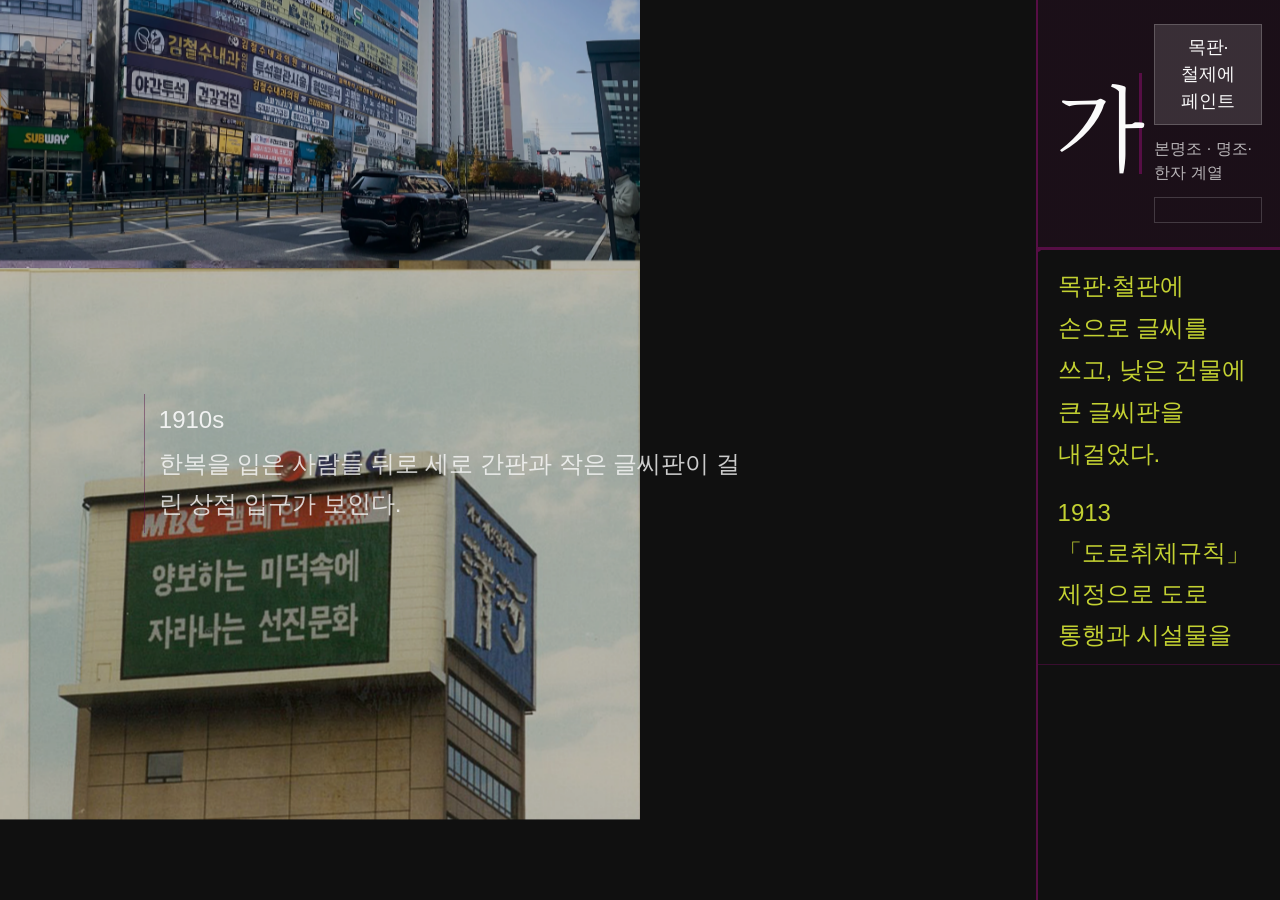
==== commit b452b6df: "Move photo timeline along a quarter-circle path" ====
--- a/index.html
+++ b/index.html
@@ -11,7 +11,7 @@
 <body>
   <div id="model-layer"><canvas id="scene" aria-label="360도 XYZ 회전 및 확대 가능한 5면 공간 모델"></canvas></div>
   <div id="model-interaction" aria-label="모델 회전과 확대 영역"></div>
-  <nav id="archive" aria-label="스크롤에 따라 오른쪽에서 왼쪽으로 이동하는 반원 사진 타임라인"><svg id="archive-arc" aria-hidden="true"><path id="archive-arc-track" fill="none" stroke="transparent" stroke-width="120"/></svg></nav>
+  <nav id="archive" aria-label="스크롤에 따라 오른쪽에서 왼쪽으로 이동하는 1/4원 사진 타임라인"><svg id="archive-arc" aria-hidden="true"><path id="archive-arc-track" fill="none" stroke="transparent" stroke-width="120"/></svg></nav>
   <main id="stage" aria-label="공간 사진">
     <div id="picture-frame">
       <img id="fallback" alt="" hidden>
